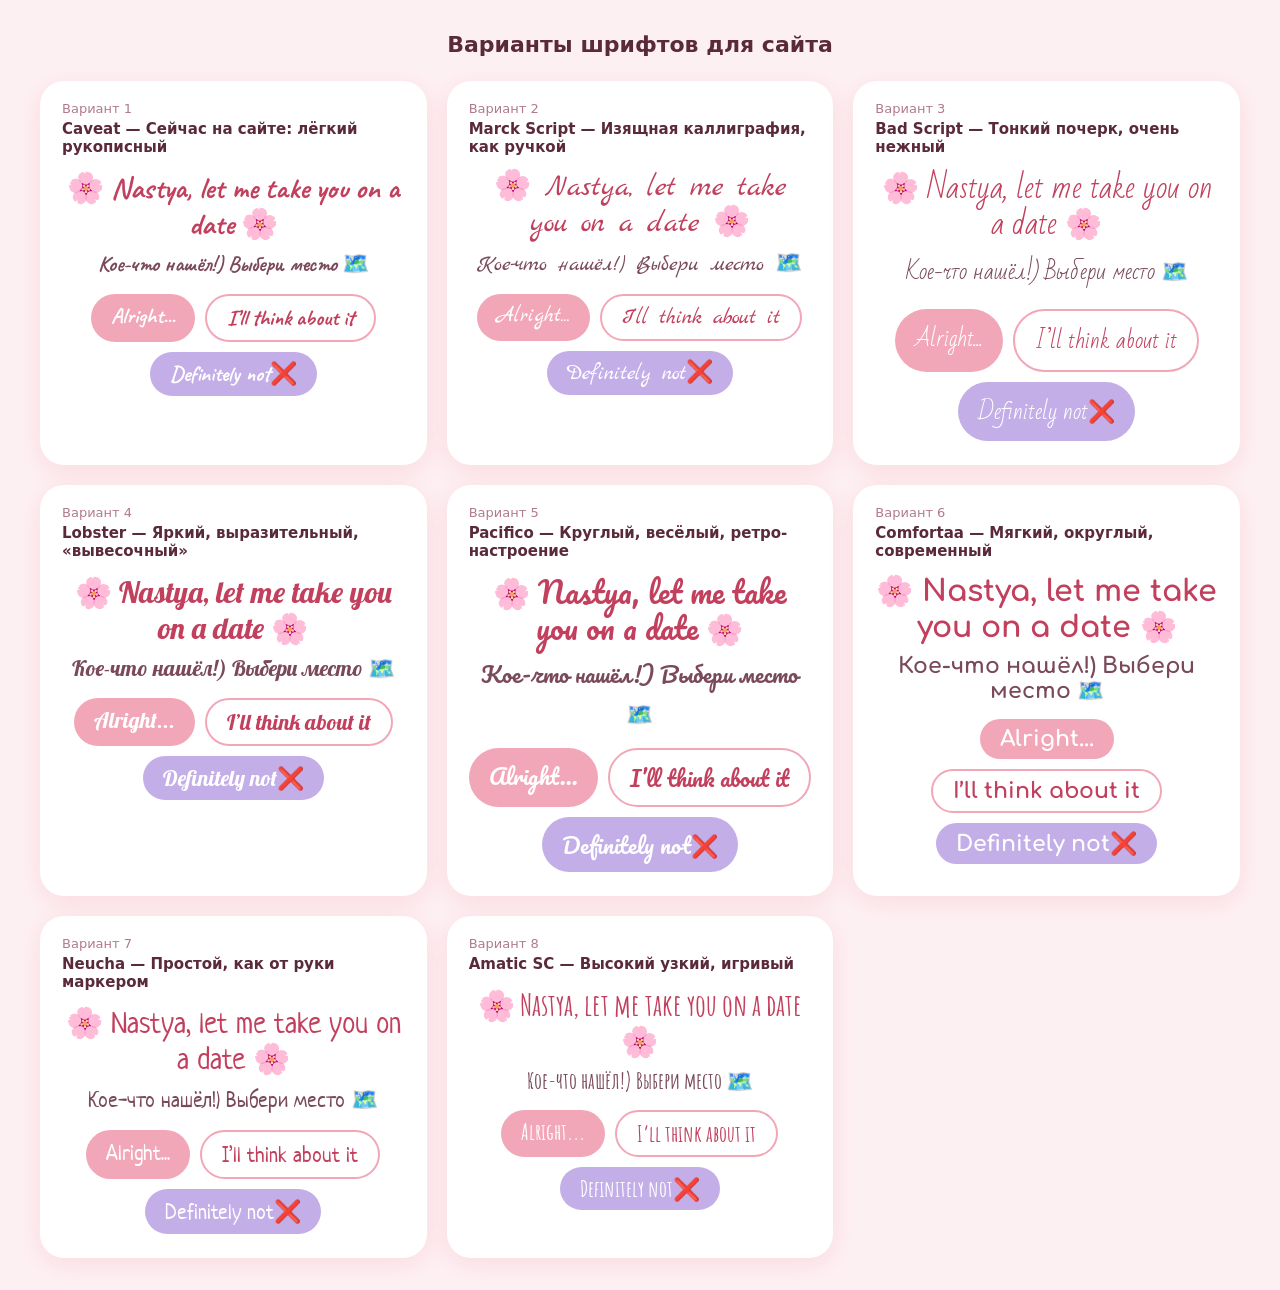
==== public/fonts.html @ 4673865a "Добавил выбор шрифтов" ====
<!DOCTYPE html>
<html lang="ru">
<head>
<meta charset="UTF-8">
<meta name="viewport" content="width=device-width, initial-scale=1">
<title>Варианты шрифтов</title>
<link rel="preconnect" href="https://fonts.googleapis.com">
<link rel="preconnect" href="https://fonts.gstatic.com" crossorigin>
<link href="https://fonts.googleapis.com/css2?family=Caveat:wght@400;700&family=Marck+Script&family=Bad+Script&family=Lobster&family=Pacifico&family=Comfortaa:wght@500;700&family=Neucha&family=Amatic+SC:wght@700&display=swap" rel="stylesheet">
<style>
  body { margin: 0; padding: 32px 16px; background: #fdf0f3; font-family: system-ui, sans-serif; color: #5a2a3a; }
  h1.page { text-align: center; font-size: 22px; margin: 0 0 24px; }
  .grid { display: grid; grid-template-columns: repeat(auto-fit, minmax(340px, 1fr)); gap: 20px; max-width: 1200px; margin: 0 auto; }
  .card { background: #fff; border-radius: 24px; padding: 20px 22px 24px; box-shadow: 0 6px 24px rgba(232, 99, 122, 0.15); }
  .num { font-size: 13px; color: #b07b8a; margin-bottom: 4px; }
  .name { font-size: 15px; font-weight: 600; margin-bottom: 14px; }
  .q { font-size: 30px; color: #c2405e; text-align: center; margin: 0 0 8px; line-height: 1.2; }
  .ru { font-size: 22px; text-align: center; color: #7a4a5a; margin: 0 0 16px; }
  .btns { display: flex; flex-wrap: wrap; gap: 10px; justify-content: center; }
  .b { border: none; border-radius: 100px; padding: 8px 20px; font-size: 22px; color: #fff; }
  .y { background: #f2a7b8; }
  .m { background: #fff; color: #c2405e; border: 2px solid #f2a7b8; }
  .n { background: #c3aee8; }
</style>
</head>
<body>
<h1 class="page">Варианты шрифтов для сайта</h1>
<div class="grid" id="grid"></div>
<script>
  const fonts = [
    ["Caveat", "Сейчас на сайте: лёгкий рукописный", "'Caveat'", 700],
    ["Marck Script", "Изящная каллиграфия, как ручкой", "'Marck Script'", 400],
    ["Bad Script", "Тонкий почерк, очень нежный", "'Bad Script'", 400],
    ["Lobster", "Яркий, выразительный, «вывесочный»", "'Lobster'", 400],
    ["Pacifico", "Круглый, весёлый, ретро-настроение", "'Pacifico'", 400],
    ["Comfortaa", "Мягкий, округлый, современный", "'Comfortaa'", 700],
    ["Neucha", "Простой, как от руки маркером", "'Neucha'", 400],
    ["Amatic SC", "Высокий узкий, игривый", "'Amatic SC'", 700],
  ];
  const grid = document.getElementById("grid");
  fonts.forEach(([name, desc, family, w], i) => {
    const style = `font-family:${family},cursive;font-weight:${w}`;
    grid.insertAdjacentHTML("beforeend", `
      <div class="card">
        <div class="num">Вариант ${i + 1}</div>
        <div class="name">${name} — ${desc}</div>
        <p class="q" style="${style}">🌸 Nastya, let me take you on a date 🌸</p>
        <p class="ru" style="${style}">Кое-что нашёл!) Выбери место 🗺️</p>
        <div class="btns">
          <span class="b y" style="${style}">Alright...</span>
          <span class="b m" style="${style}">I’ll think about it</span>
          <span class="b n" style="${style}">Definitely not❌</span>
        </div>
      </div>`);
  });
</script>
</body>
</html>
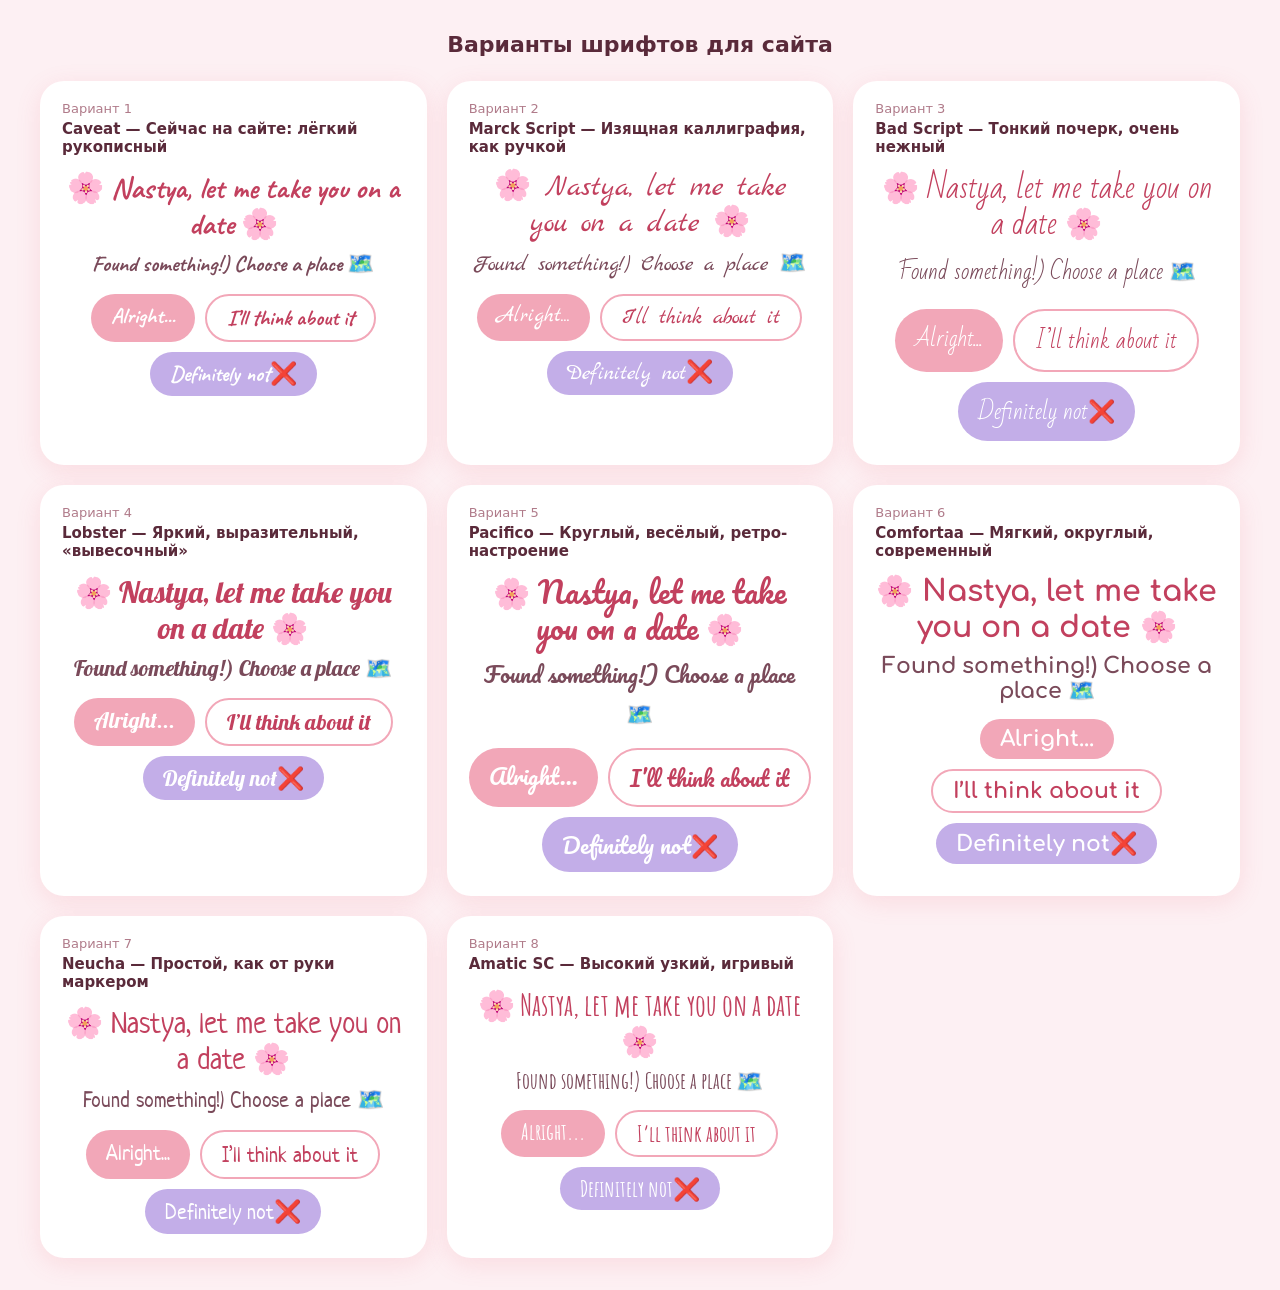
==== commit 05632348: "Я вижу только название файла `fonts.html`, но без информации о том, какие" ====
--- a/public/fonts.html
+++ b/public/fonts.html
@@ -45,7 +45,7 @@
         <div class="num">Вариант ${i + 1}</div>
         <div class="name">${name} — ${desc}</div>
         <p class="q" style="${style}">🌸 Nastya, let me take you on a date 🌸</p>
-        <p class="ru" style="${style}">Кое-что нашёл!) Выбери место 🗺️</p>
+        <p class="ru" style="${style}">Found something!) Choose a place 🗺️</p>
         <div class="btns">
           <span class="b y" style="${style}">Alright...</span>
           <span class="b m" style="${style}">I’ll think about it</span>
@@ -55,4 +55,4 @@
   });
 </script>
 </body>
-</html>
+</html>
